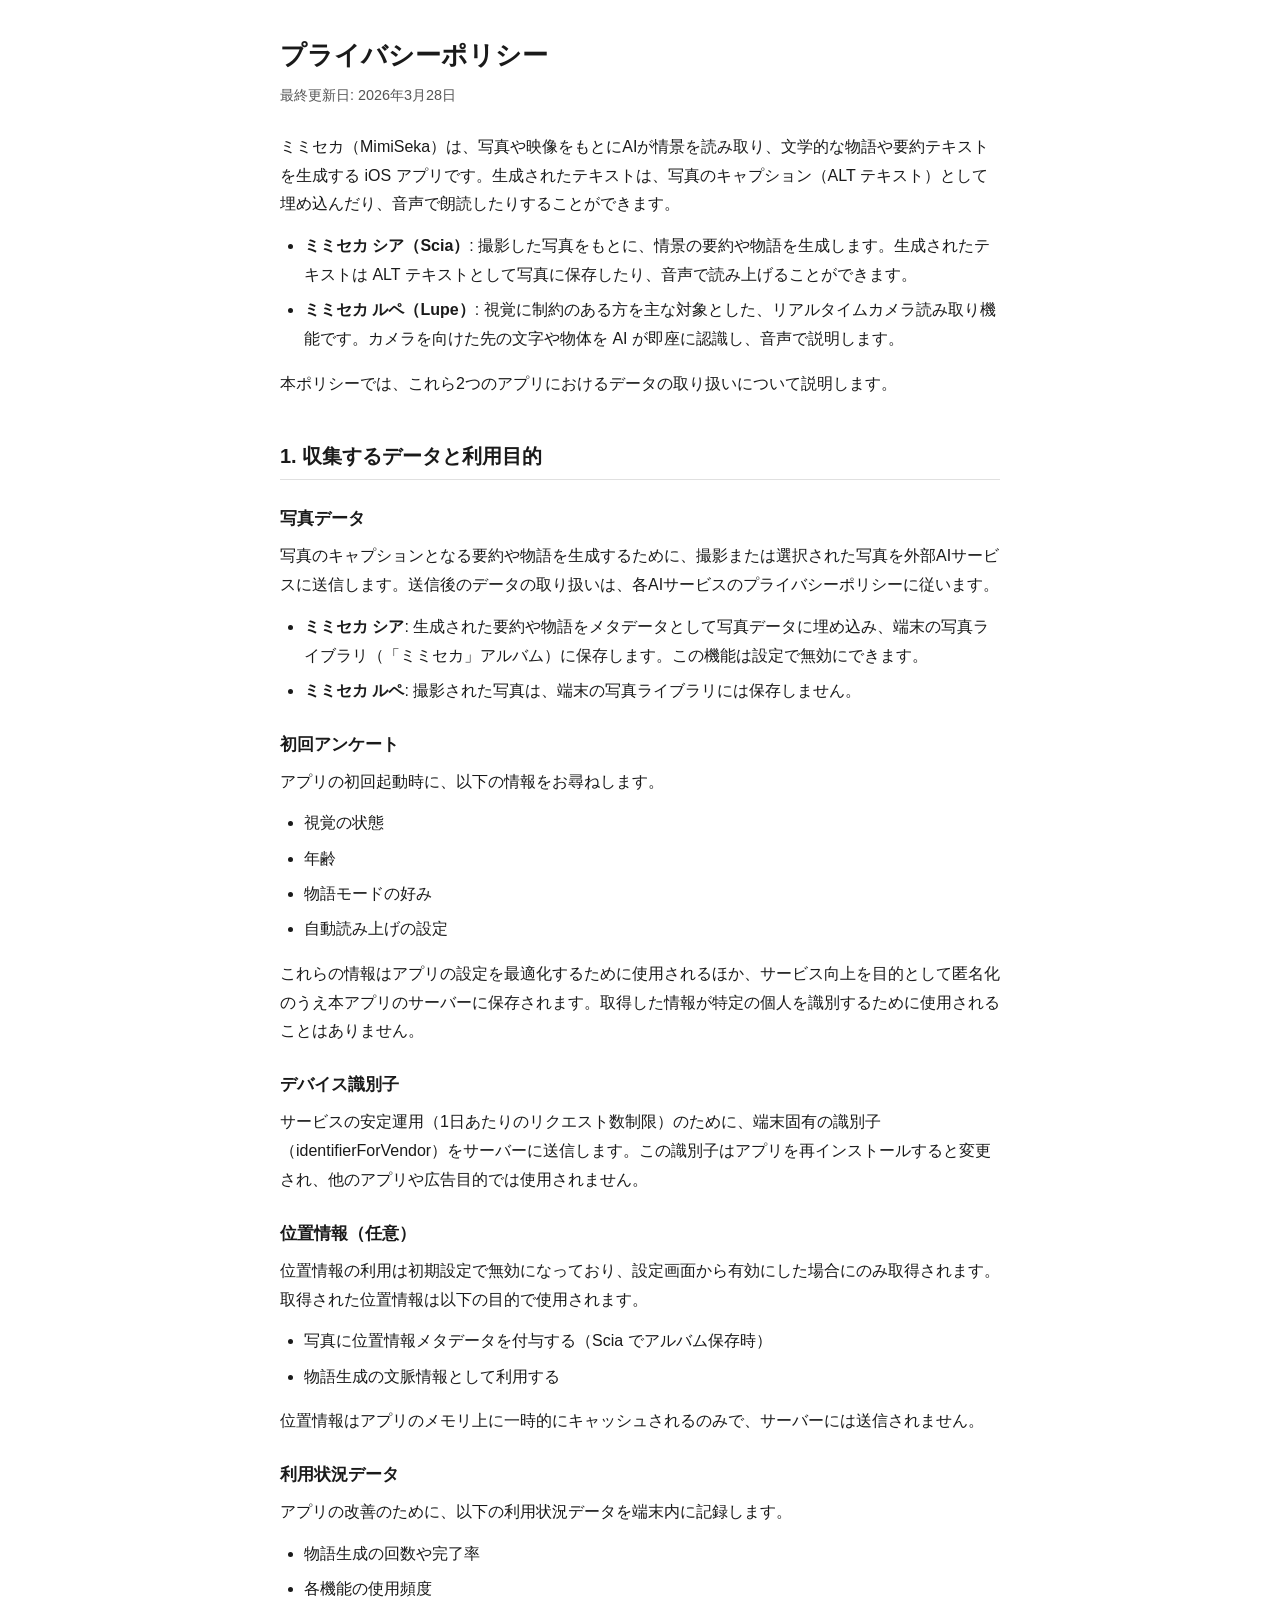
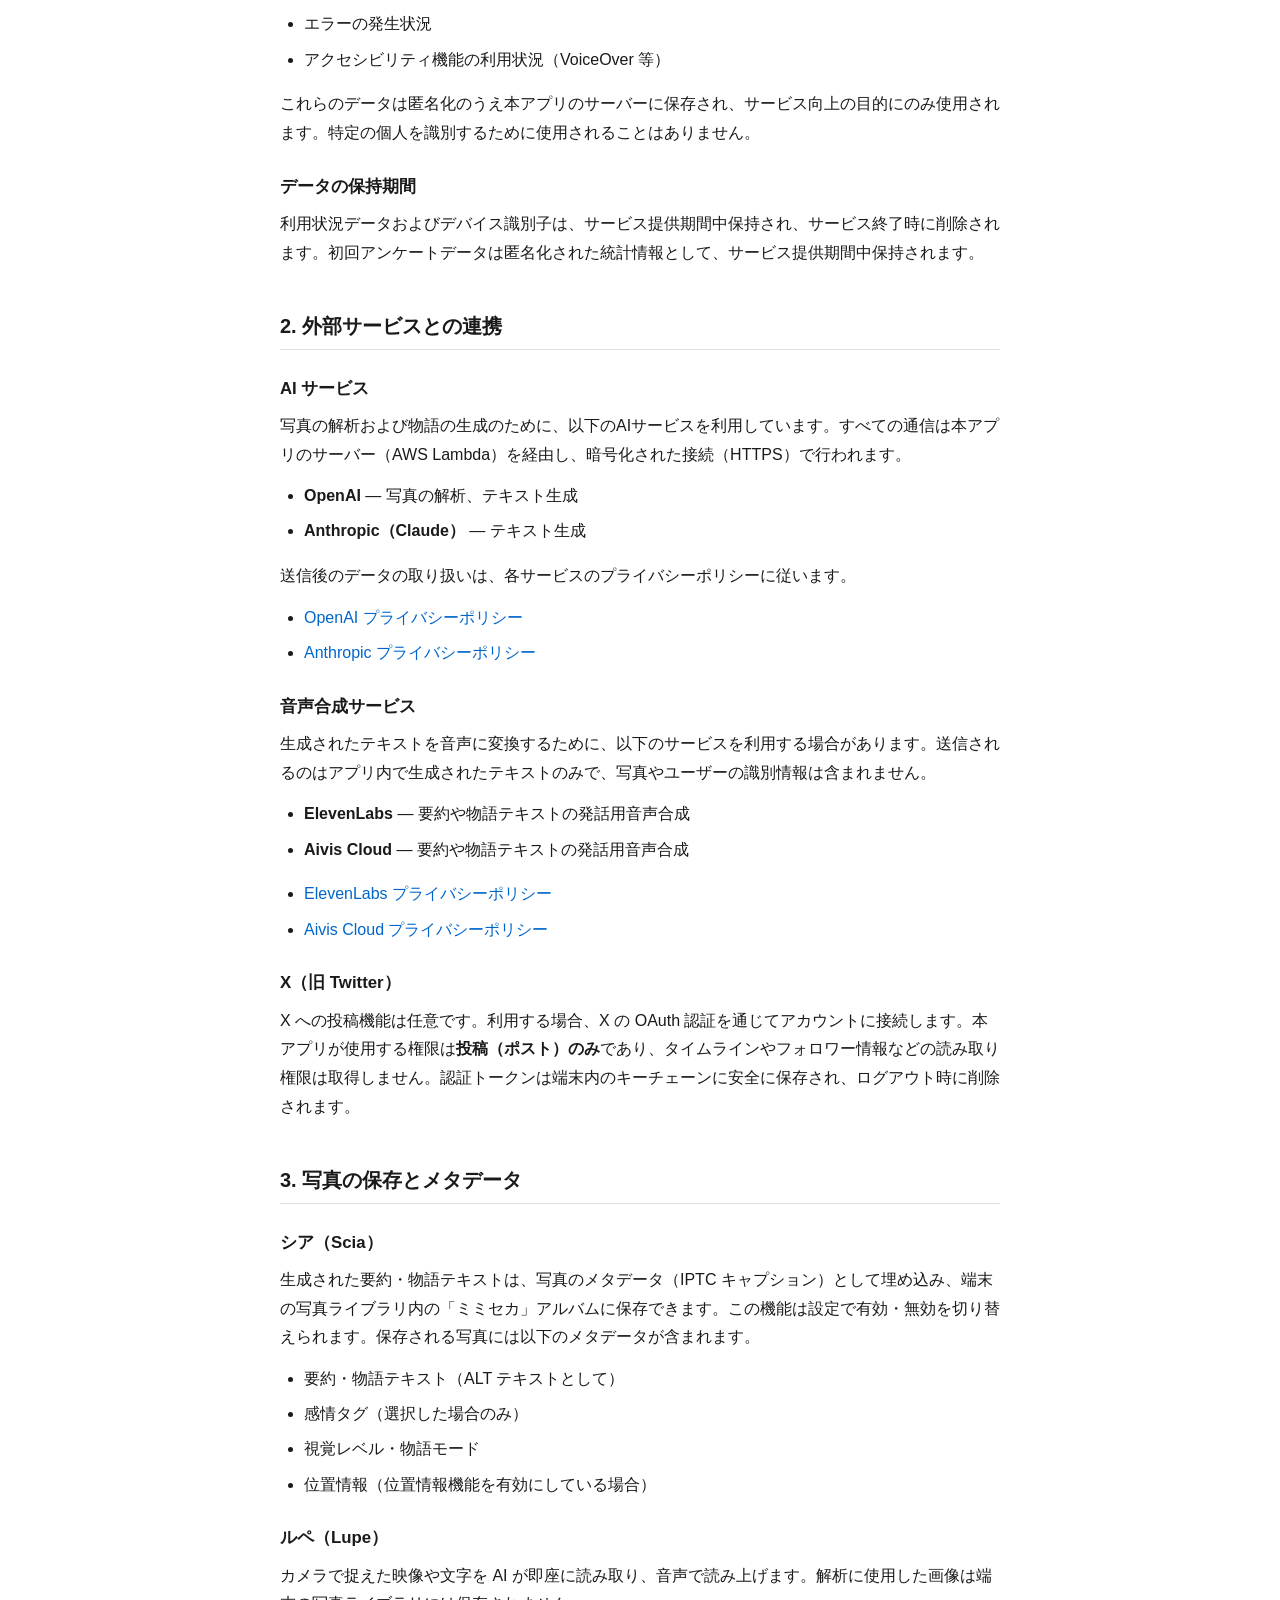
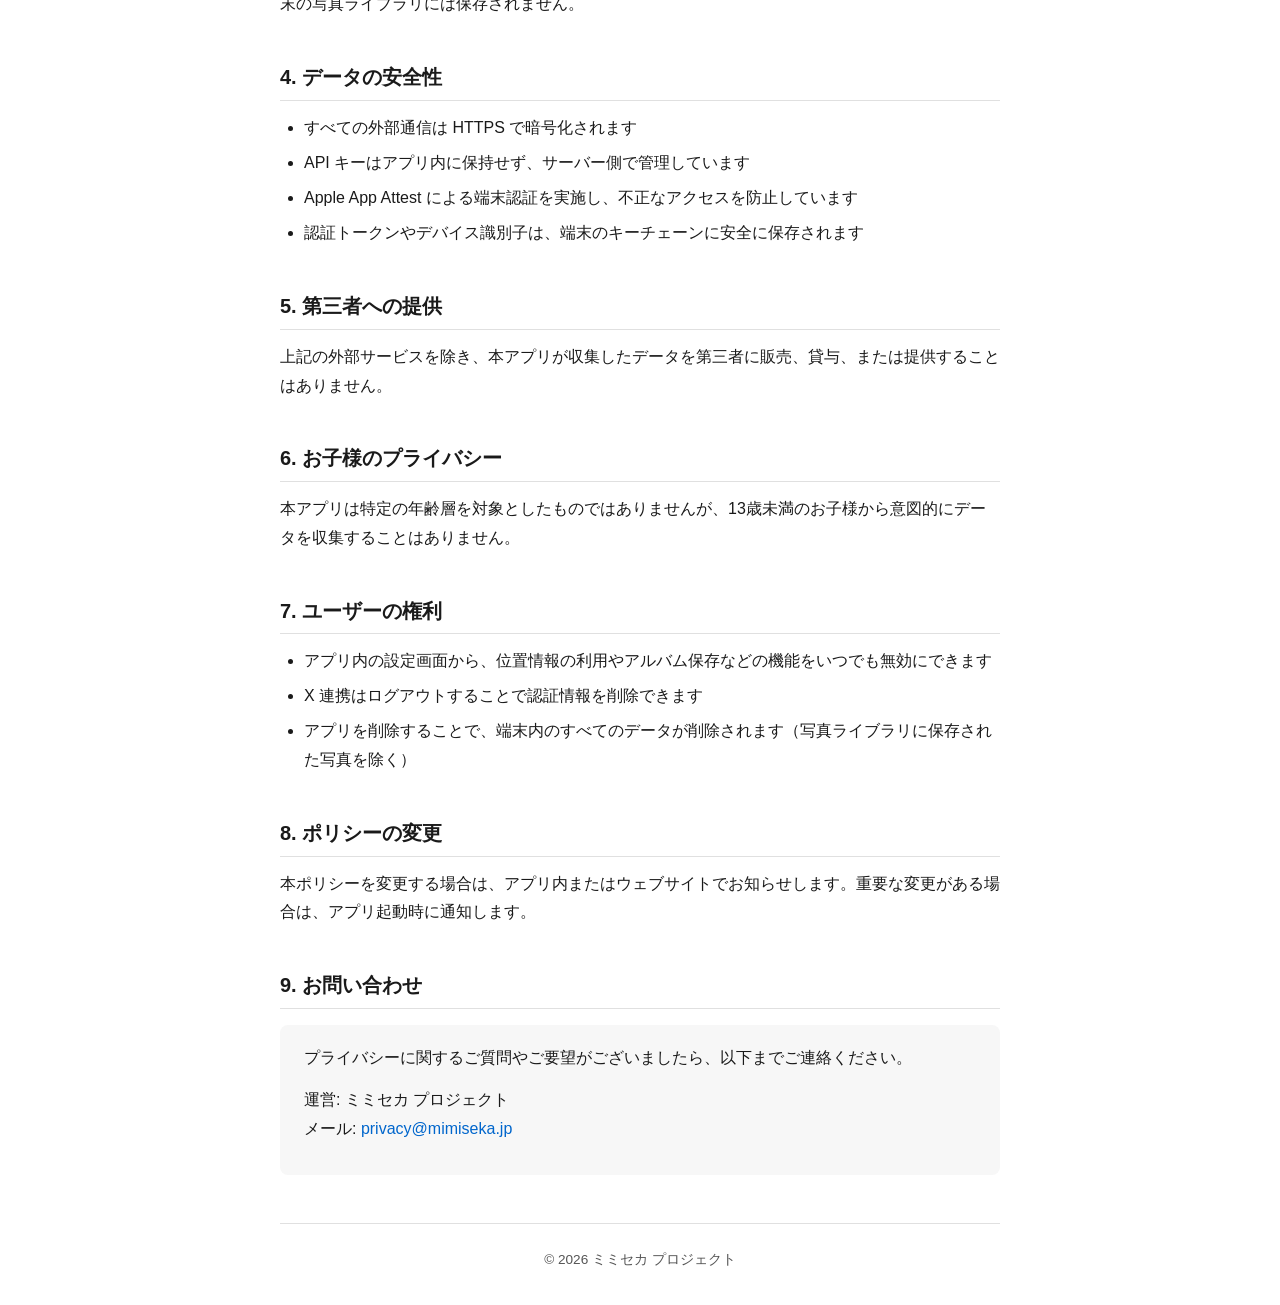
==== index.html @ b7f38451 "Add privacy policy page for MimiSeka (Scia/Lupe) Co-Authored-By: Claude Opus 4.6 (1M context) <norep" ====
<!DOCTYPE html>
<html lang="ja">
<head>
  <meta charset="UTF-8">
  <meta name="viewport" content="width=device-width, initial-scale=1.0">
  <title>プライバシーポリシー | ミミセカ（MimiSeka）</title>
  <style>
    :root {
      --text: #1a1a1a;
      --bg: #ffffff;
      --muted: #555;
      --border: #e0e0e0;
      --link: #0066cc;
      --accent-bg: #f7f7f7;
    }
    @media (prefers-color-scheme: dark) {
      :root {
        --text: #e0e0e0;
        --bg: #1a1a1a;
        --muted: #aaa;
        --border: #333;
        --link: #6bb3ff;
        --accent-bg: #222;
      }
    }
    * { box-sizing: border-box; margin: 0; padding: 0; }
    body {
      font-family: "Hiragino Kaku Gothic ProN", "Noto Sans JP", sans-serif;
      color: var(--text);
      background: var(--bg);
      line-height: 1.8;
      padding: 2rem 1rem;
    }
    main {
      max-width: 720px;
      margin: 0 auto;
    }
    h1 {
      font-size: 1.6rem;
      margin-bottom: 0.3rem;
    }
    .last-updated {
      color: var(--muted);
      font-size: 0.9rem;
      margin-bottom: 1.5rem;
    }
    .intro {
      margin-bottom: 2rem;
    }
    .intro p {
      margin-bottom: 0.8rem;
    }
    h2 {
      font-size: 1.25rem;
      margin-top: 2.5rem;
      margin-bottom: 0.8rem;
      padding-bottom: 0.3rem;
      border-bottom: 1px solid var(--border);
    }
    h3 {
      font-size: 1.05rem;
      margin-top: 1.5rem;
      margin-bottom: 0.5rem;
    }
    p {
      margin-bottom: 0.8rem;
    }
    ul {
      margin: 0.5rem 0 1rem 1.5rem;
    }
    li {
      margin-bottom: 0.4rem;
    }
    a {
      color: var(--link);
      text-decoration: none;
    }
    a:hover {
      text-decoration: underline;
    }
    .contact {
      background: var(--accent-bg);
      border-radius: 8px;
      padding: 1.2rem 1.5rem;
      margin-top: 1rem;
    }
    footer {
      margin-top: 3rem;
      padding-top: 1.5rem;
      border-top: 1px solid var(--border);
      color: var(--muted);
      font-size: 0.85rem;
      text-align: center;
    }
  </style>
</head>
<body>
<main>
  <h1>プライバシーポリシー</h1>
  <p class="last-updated">最終更新日: 2026年3月28日</p>

  <div class="intro">
    <p>ミミセカ（MimiSeka）は、写真や映像をもとにAIが情景を読み取り、文学的な物語や要約テキストを生成する iOS アプリです。生成されたテキストは、写真のキャプション（ALT テキスト）として埋め込んだり、音声で朗読したりすることができます。</p>
    <ul>
      <li><strong>ミミセカ シア（Scia）</strong>: 撮影した写真をもとに、情景の要約や物語を生成します。生成されたテキストは ALT テキストとして写真に保存したり、音声で読み上げることができます。</li>
      <li><strong>ミミセカ ルペ（Lupe）</strong>: 視覚に制約のある方を主な対象とした、リアルタイムカメラ読み取り機能です。カメラを向けた先の文字や物体を AI が即座に認識し、音声で説明します。</li>
    </ul>
    <p>本ポリシーでは、これら2つのアプリにおけるデータの取り扱いについて説明します。</p>
  </div>

  <h2>1. 収集するデータと利用目的</h2>

  <h3>写真データ</h3>
  <p>写真のキャプションとなる要約や物語を生成するために、撮影または選択された写真を外部AIサービスに送信します。送信後のデータの取り扱いは、各AIサービスのプライバシーポリシーに従います。</p>
  <ul>
    <li><strong>ミミセカ シア</strong>: 生成された要約や物語をメタデータとして写真データに埋め込み、端末の写真ライブラリ（「ミミセカ」アルバム）に保存します。この機能は設定で無効にできます。</li>
    <li><strong>ミミセカ ルペ</strong>: 撮影された写真は、端末の写真ライブラリには保存しません。</li>
  </ul>

  <h3>初回アンケート</h3>
  <p>アプリの初回起動時に、以下の情報をお尋ねします。</p>
  <ul>
    <li>視覚の状態</li>
    <li>年齢</li>
    <li>物語モードの好み</li>
    <li>自動読み上げの設定</li>
  </ul>
  <p>これらの情報はアプリの設定を最適化するために使用されるほか、サービス向上を目的として匿名化のうえ本アプリのサーバーに保存されます。取得した情報が特定の個人を識別するために使用されることはありません。</p>

  <h3>デバイス識別子</h3>
  <p>サービスの安定運用（1日あたりのリクエスト数制限）のために、端末固有の識別子（identifierForVendor）をサーバーに送信します。この識別子はアプリを再インストールすると変更され、他のアプリや広告目的では使用されません。</p>

  <h3>位置情報（任意）</h3>
  <p>位置情報の利用は初期設定で無効になっており、設定画面から有効にした場合にのみ取得されます。取得された位置情報は以下の目的で使用されます。</p>
  <ul>
    <li>写真に位置情報メタデータを付与する（Scia でアルバム保存時）</li>
    <li>物語生成の文脈情報として利用する</li>
  </ul>
  <p>位置情報はアプリのメモリ上に一時的にキャッシュされるのみで、サーバーには送信されません。</p>

  <h3>利用状況データ</h3>
  <p>アプリの改善のために、以下の利用状況データを端末内に記録します。</p>
  <ul>
    <li>物語生成の回数や完了率</li>
    <li>各機能の使用頻度</li>
    <li>エラーの発生状況</li>
    <li>アクセシビリティ機能の利用状況（VoiceOver 等）</li>
  </ul>
  <p>これらのデータは匿名化のうえ本アプリのサーバーに保存され、サービス向上の目的にのみ使用されます。特定の個人を識別するために使用されることはありません。</p>

  <h3>データの保持期間</h3>
  <p>利用状況データおよびデバイス識別子は、サービス提供期間中保持され、サービス終了時に削除されます。初回アンケートデータは匿名化された統計情報として、サービス提供期間中保持されます。</p>

  <h2>2. 外部サービスとの連携</h2>

  <h3>AI サービス</h3>
  <p>写真の解析および物語の生成のために、以下のAIサービスを利用しています。すべての通信は本アプリのサーバー（AWS Lambda）を経由し、暗号化された接続（HTTPS）で行われます。</p>
  <ul>
    <li><strong>OpenAI</strong> — 写真の解析、テキスト生成</li>
    <li><strong>Anthropic（Claude）</strong> — テキスト生成</li>
  </ul>
  <p>送信後のデータの取り扱いは、各サービスのプライバシーポリシーに従います。</p>
  <ul>
    <li><a href="https://openai.com/policies/privacy-policy" target="_blank" rel="noopener">OpenAI プライバシーポリシー</a></li>
    <li><a href="https://www.anthropic.com/privacy" target="_blank" rel="noopener">Anthropic プライバシーポリシー</a></li>
  </ul>

  <h3>音声合成サービス</h3>
  <p>生成されたテキストを音声に変換するために、以下のサービスを利用する場合があります。送信されるのはアプリ内で生成されたテキストのみで、写真やユーザーの識別情報は含まれません。</p>
  <ul>
    <li><strong>ElevenLabs</strong> — 要約や物語テキストの発話用音声合成</li>
    <li><strong>Aivis Cloud</strong> — 要約や物語テキストの発話用音声合成</li>
  </ul>
  <ul>
    <li><a href="https://elevenlabs.io/privacy" target="_blank" rel="noopener">ElevenLabs プライバシーポリシー</a></li>
    <li><a href="https://hub.aivis-project.com/privacy-policy/" target="_blank" rel="noopener">Aivis Cloud プライバシーポリシー</a></li>
  </ul>

  <h3>X（旧 Twitter）</h3>
  <p>X への投稿機能は任意です。利用する場合、X の OAuth 認証を通じてアカウントに接続します。本アプリが使用する権限は<strong>投稿（ポスト）のみ</strong>であり、タイムラインやフォロワー情報などの読み取り権限は取得しません。認証トークンは端末内のキーチェーンに安全に保存され、ログアウト時に削除されます。</p>

  <h2>3. 写真の保存とメタデータ</h2>

  <h3>シア（Scia）</h3>
  <p>生成された要約・物語テキストは、写真のメタデータ（IPTC キャプション）として埋め込み、端末の写真ライブラリ内の「ミミセカ」アルバムに保存できます。この機能は設定で有効・無効を切り替えられます。保存される写真には以下のメタデータが含まれます。</p>
  <ul>
    <li>要約・物語テキスト（ALT テキストとして）</li>
    <li>感情タグ（選択した場合のみ）</li>
    <li>視覚レベル・物語モード</li>
    <li>位置情報（位置情報機能を有効にしている場合）</li>
  </ul>

  <h3>ルペ（Lupe）</h3>
  <p>カメラで捉えた映像や文字を AI が即座に読み取り、音声で読み上げます。解析に使用した画像は端末の写真ライブラリには保存されません。</p>

  <h2>4. データの安全性</h2>
  <ul>
    <li>すべての外部通信は HTTPS で暗号化されます</li>
    <li>API キーはアプリ内に保持せず、サーバー側で管理しています</li>
    <li>Apple App Attest による端末認証を実施し、不正なアクセスを防止しています</li>
    <li>認証トークンやデバイス識別子は、端末のキーチェーンに安全に保存されます</li>
  </ul>

  <h2>5. 第三者への提供</h2>
  <p>上記の外部サービスを除き、本アプリが収集したデータを第三者に販売、貸与、または提供することはありません。</p>

  <h2>6. お子様のプライバシー</h2>
  <p>本アプリは特定の年齢層を対象としたものではありませんが、13歳未満のお子様から意図的にデータを収集することはありません。</p>

  <h2>7. ユーザーの権利</h2>
  <ul>
    <li>アプリ内の設定画面から、位置情報の利用やアルバム保存などの機能をいつでも無効にできます</li>
    <li>X 連携はログアウトすることで認証情報を削除できます</li>
    <li>アプリを削除することで、端末内のすべてのデータが削除されます（写真ライブラリに保存された写真を除く）</li>
  </ul>

  <h2>8. ポリシーの変更</h2>
  <p>本ポリシーを変更する場合は、アプリ内またはウェブサイトでお知らせします。重要な変更がある場合は、アプリ起動時に通知します。</p>

  <h2>9. お問い合わせ</h2>
  <div class="contact">
    <p>プライバシーに関するご質問やご要望がございましたら、以下までご連絡ください。</p>
    <p>運営: ミミセカ プロジェクト<br>メール: <a href="mailto:privacy@mimiseka.jp">privacy@mimiseka.jp</a></p>
  </div>

  <footer>
    &copy; 2026 ミミセカ プロジェクト
  </footer>
</main>
</body>
</html>
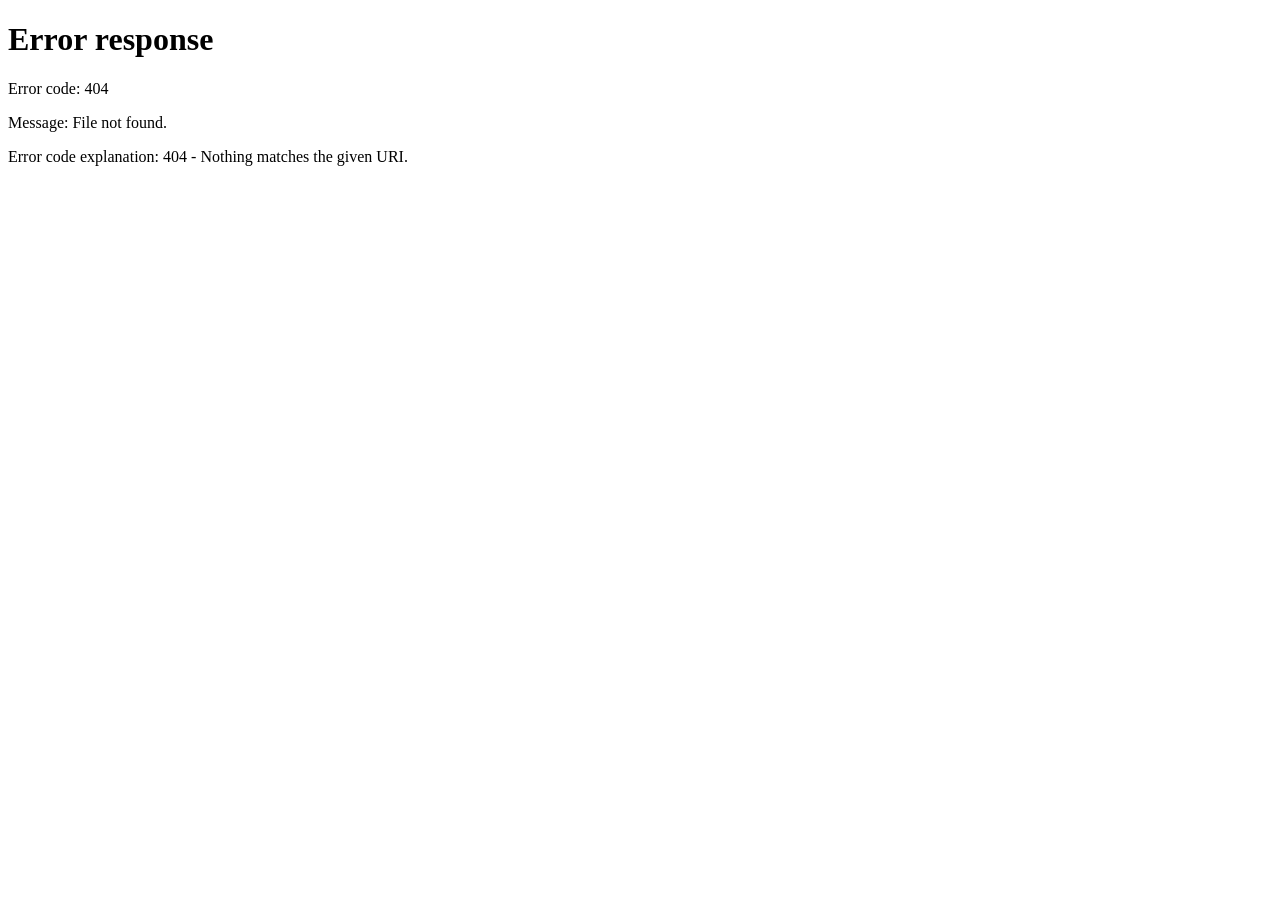
==== commit eb71cce8: "Restructure for multi-language support: rename to ja.html, add language router - Rename index.html →" ====
--- a/index.html
+++ b/index.html
@@ -1,231 +1,22 @@
 <!DOCTYPE html>
-<html lang="ja">
+<html lang="en">
 <head>
   <meta charset="UTF-8">
   <meta name="viewport" content="width=device-width, initial-scale=1.0">
-  <title>プライバシーポリシー | ミミセカ（MimiSeka）</title>
-  <style>
-    :root {
-      --text: #1a1a1a;
-      --bg: #ffffff;
-      --muted: #555;
-      --border: #e0e0e0;
-      --link: #0066cc;
-      --accent-bg: #f7f7f7;
-    }
-    @media (prefers-color-scheme: dark) {
-      :root {
-        --text: #e0e0e0;
-        --bg: #1a1a1a;
-        --muted: #aaa;
-        --border: #333;
-        --link: #6bb3ff;
-        --accent-bg: #222;
-      }
-    }
-    * { box-sizing: border-box; margin: 0; padding: 0; }
-    body {
-      font-family: "Hiragino Kaku Gothic ProN", "Noto Sans JP", sans-serif;
-      color: var(--text);
-      background: var(--bg);
-      line-height: 1.8;
-      padding: 2rem 1rem;
-    }
-    main {
-      max-width: 720px;
-      margin: 0 auto;
-    }
-    h1 {
-      font-size: 1.6rem;
-      margin-bottom: 0.3rem;
-    }
-    .last-updated {
-      color: var(--muted);
-      font-size: 0.9rem;
-      margin-bottom: 1.5rem;
-    }
-    .intro {
-      margin-bottom: 2rem;
-    }
-    .intro p {
-      margin-bottom: 0.8rem;
-    }
-    h2 {
-      font-size: 1.25rem;
-      margin-top: 2.5rem;
-      margin-bottom: 0.8rem;
-      padding-bottom: 0.3rem;
-      border-bottom: 1px solid var(--border);
-    }
-    h3 {
-      font-size: 1.05rem;
-      margin-top: 1.5rem;
-      margin-bottom: 0.5rem;
-    }
-    p {
-      margin-bottom: 0.8rem;
-    }
-    ul {
-      margin: 0.5rem 0 1rem 1.5rem;
-    }
-    li {
-      margin-bottom: 0.4rem;
-    }
-    a {
-      color: var(--link);
-      text-decoration: none;
-    }
-    a:hover {
-      text-decoration: underline;
-    }
-    .contact {
-      background: var(--accent-bg);
-      border-radius: 8px;
-      padding: 1.2rem 1.5rem;
-      margin-top: 1rem;
-    }
-    footer {
-      margin-top: 3rem;
-      padding-top: 1.5rem;
-      border-top: 1px solid var(--border);
-      color: var(--muted);
-      font-size: 0.85rem;
-      text-align: center;
-    }
-  </style>
+  <title>Privacy Policy | MimiSeka</title>
+  <script>
+    (function () {
+      var lang = (navigator.language || navigator.userLanguage || 'en').split('-')[0];
+      var supported = ['ja', 'en'];
+      var target = supported.includes(lang) ? lang : 'en';
+      location.replace(target + '.html');
+    })();
+  </script>
+  <noscript>
+    <meta http-equiv="refresh" content="0;url=en.html">
+  </noscript>
 </head>
 <body>
-<main>
-  <h1>プライバシーポリシー</h1>
-  <p class="last-updated">最終更新日: 2026年3月28日</p>
-
-  <div class="intro">
-    <p>ミミセカ（MimiSeka）は、写真や映像をもとにAIが情景を読み取り、文学的な物語や要約テキストを生成する iOS アプリです。生成されたテキストは、写真のキャプション（ALT テキスト）として埋め込んだり、音声で朗読したりすることができます。</p>
-    <ul>
-      <li><strong>ミミセカ シア（Scia）</strong>: 撮影した写真をもとに、情景の要約や物語を生成します。生成されたテキストは ALT テキストとして写真に保存したり、音声で読み上げることができます。</li>
-      <li><strong>ミミセカ ルペ（Lupe）</strong>: 視覚に制約のある方を主な対象とした、リアルタイムカメラ読み取り機能です。カメラを向けた先の文字や物体を AI が即座に認識し、音声で説明します。</li>
-    </ul>
-    <p>本ポリシーでは、これら2つのアプリにおけるデータの取り扱いについて説明します。</p>
-  </div>
-
-  <h2>1. 収集するデータと利用目的</h2>
-
-  <h3>写真データ</h3>
-  <p>写真のキャプションとなる要約や物語を生成するために、撮影または選択された写真を外部AIサービスに送信します。送信後のデータの取り扱いは、各AIサービスのプライバシーポリシーに従います。</p>
-  <ul>
-    <li><strong>ミミセカ シア</strong>: 生成された要約や物語をメタデータとして写真データに埋め込み、端末の写真ライブラリ（「ミミセカ」アルバム）に保存します。この機能は設定で無効にできます。</li>
-    <li><strong>ミミセカ ルペ</strong>: 撮影された写真は、端末の写真ライブラリには保存しません。</li>
-  </ul>
-
-  <h3>初回アンケート</h3>
-  <p>アプリの初回起動時に、以下の情報をお尋ねします。</p>
-  <ul>
-    <li>視覚の状態</li>
-    <li>年齢</li>
-    <li>物語モードの好み</li>
-    <li>自動読み上げの設定</li>
-  </ul>
-  <p>これらの情報はアプリの設定を最適化するために使用されるほか、サービス向上を目的として匿名化のうえ本アプリのサーバーに保存されます。取得した情報が特定の個人を識別するために使用されることはありません。</p>
-
-  <h3>デバイス識別子</h3>
-  <p>サービスの安定運用（1日あたりのリクエスト数制限）のために、端末固有の識別子（identifierForVendor）をサーバーに送信します。この識別子はアプリを再インストールすると変更され、他のアプリや広告目的では使用されません。</p>
-
-  <h3>位置情報（任意）</h3>
-  <p>位置情報の利用は初期設定で無効になっており、設定画面から有効にした場合にのみ取得されます。取得された位置情報は以下の目的で使用されます。</p>
-  <ul>
-    <li>写真に位置情報メタデータを付与する（Scia でアルバム保存時）</li>
-    <li>物語生成の文脈情報として利用する</li>
-  </ul>
-  <p>位置情報はアプリのメモリ上に一時的にキャッシュされるのみで、サーバーには送信されません。</p>
-
-  <h3>利用状況データ</h3>
-  <p>アプリの改善のために、以下の利用状況データを端末内に記録します。</p>
-  <ul>
-    <li>物語生成の回数や完了率</li>
-    <li>各機能の使用頻度</li>
-    <li>エラーの発生状況</li>
-    <li>アクセシビリティ機能の利用状況（VoiceOver 等）</li>
-  </ul>
-  <p>これらのデータは匿名化のうえ本アプリのサーバーに保存され、サービス向上の目的にのみ使用されます。特定の個人を識別するために使用されることはありません。</p>
-
-  <h3>データの保持期間</h3>
-  <p>利用状況データおよびデバイス識別子は、サービス提供期間中保持され、サービス終了時に削除されます。初回アンケートデータは匿名化された統計情報として、サービス提供期間中保持されます。</p>
-
-  <h2>2. 外部サービスとの連携</h2>
-
-  <h3>AI サービス</h3>
-  <p>写真の解析および物語の生成のために、以下のAIサービスを利用しています。すべての通信は本アプリのサーバー（AWS Lambda）を経由し、暗号化された接続（HTTPS）で行われます。</p>
-  <ul>
-    <li><strong>OpenAI</strong> — 写真の解析、テキスト生成</li>
-    <li><strong>Anthropic（Claude）</strong> — テキスト生成</li>
-  </ul>
-  <p>送信後のデータの取り扱いは、各サービスのプライバシーポリシーに従います。</p>
-  <ul>
-    <li><a href="https://openai.com/policies/privacy-policy" target="_blank" rel="noopener">OpenAI プライバシーポリシー</a></li>
-    <li><a href="https://www.anthropic.com/privacy" target="_blank" rel="noopener">Anthropic プライバシーポリシー</a></li>
-  </ul>
-
-  <h3>音声合成サービス</h3>
-  <p>生成されたテキストを音声に変換するために、以下のサービスを利用する場合があります。送信されるのはアプリ内で生成されたテキストのみで、写真やユーザーの識別情報は含まれません。</p>
-  <ul>
-    <li><strong>ElevenLabs</strong> — 要約や物語テキストの発話用音声合成</li>
-    <li><strong>Aivis Cloud</strong> — 要約や物語テキストの発話用音声合成</li>
-  </ul>
-  <ul>
-    <li><a href="https://elevenlabs.io/privacy" target="_blank" rel="noopener">ElevenLabs プライバシーポリシー</a></li>
-    <li><a href="https://hub.aivis-project.com/privacy-policy/" target="_blank" rel="noopener">Aivis Cloud プライバシーポリシー</a></li>
-  </ul>
-
-  <h3>X（旧 Twitter）</h3>
-  <p>X への投稿機能は任意です。利用する場合、X の OAuth 認証を通じてアカウントに接続します。本アプリが使用する権限は<strong>投稿（ポスト）のみ</strong>であり、タイムラインやフォロワー情報などの読み取り権限は取得しません。認証トークンは端末内のキーチェーンに安全に保存され、ログアウト時に削除されます。</p>
-
-  <h2>3. 写真の保存とメタデータ</h2>
-
-  <h3>シア（Scia）</h3>
-  <p>生成された要約・物語テキストは、写真のメタデータ（IPTC キャプション）として埋め込み、端末の写真ライブラリ内の「ミミセカ」アルバムに保存できます。この機能は設定で有効・無効を切り替えられます。保存される写真には以下のメタデータが含まれます。</p>
-  <ul>
-    <li>要約・物語テキスト（ALT テキストとして）</li>
-    <li>感情タグ（選択した場合のみ）</li>
-    <li>視覚レベル・物語モード</li>
-    <li>位置情報（位置情報機能を有効にしている場合）</li>
-  </ul>
-
-  <h3>ルペ（Lupe）</h3>
-  <p>カメラで捉えた映像や文字を AI が即座に読み取り、音声で読み上げます。解析に使用した画像は端末の写真ライブラリには保存されません。</p>
-
-  <h2>4. データの安全性</h2>
-  <ul>
-    <li>すべての外部通信は HTTPS で暗号化されます</li>
-    <li>API キーはアプリ内に保持せず、サーバー側で管理しています</li>
-    <li>Apple App Attest による端末認証を実施し、不正なアクセスを防止しています</li>
-    <li>認証トークンやデバイス識別子は、端末のキーチェーンに安全に保存されます</li>
-  </ul>
-
-  <h2>5. 第三者への提供</h2>
-  <p>上記の外部サービスを除き、本アプリが収集したデータを第三者に販売、貸与、または提供することはありません。</p>
-
-  <h2>6. お子様のプライバシー</h2>
-  <p>本アプリは特定の年齢層を対象としたものではありませんが、13歳未満のお子様から意図的にデータを収集することはありません。</p>
-
-  <h2>7. ユーザーの権利</h2>
-  <ul>
-    <li>アプリ内の設定画面から、位置情報の利用やアルバム保存などの機能をいつでも無効にできます</li>
-    <li>X 連携はログアウトすることで認証情報を削除できます</li>
-    <li>アプリを削除することで、端末内のすべてのデータが削除されます（写真ライブラリに保存された写真を除く）</li>
-  </ul>
-
-  <h2>8. ポリシーの変更</h2>
-  <p>本ポリシーを変更する場合は、アプリ内またはウェブサイトでお知らせします。重要な変更がある場合は、アプリ起動時に通知します。</p>
-
-  <h2>9. お問い合わせ</h2>
-  <div class="contact">
-    <p>プライバシーに関するご質問やご要望がございましたら、以下までご連絡ください。</p>
-    <p>運営: ミミセカ プロジェクト<br>メール: <a href="mailto:privacy@mimiseka.jp">privacy@mimiseka.jp</a></p>
-  </div>
-
-  <footer>
-    &copy; 2026 ミミセカ プロジェクト
-  </footer>
-</main>
+  <p><a href="ja.html">日本語</a> | <a href="en.html">English</a></p>
 </body>
 </html>
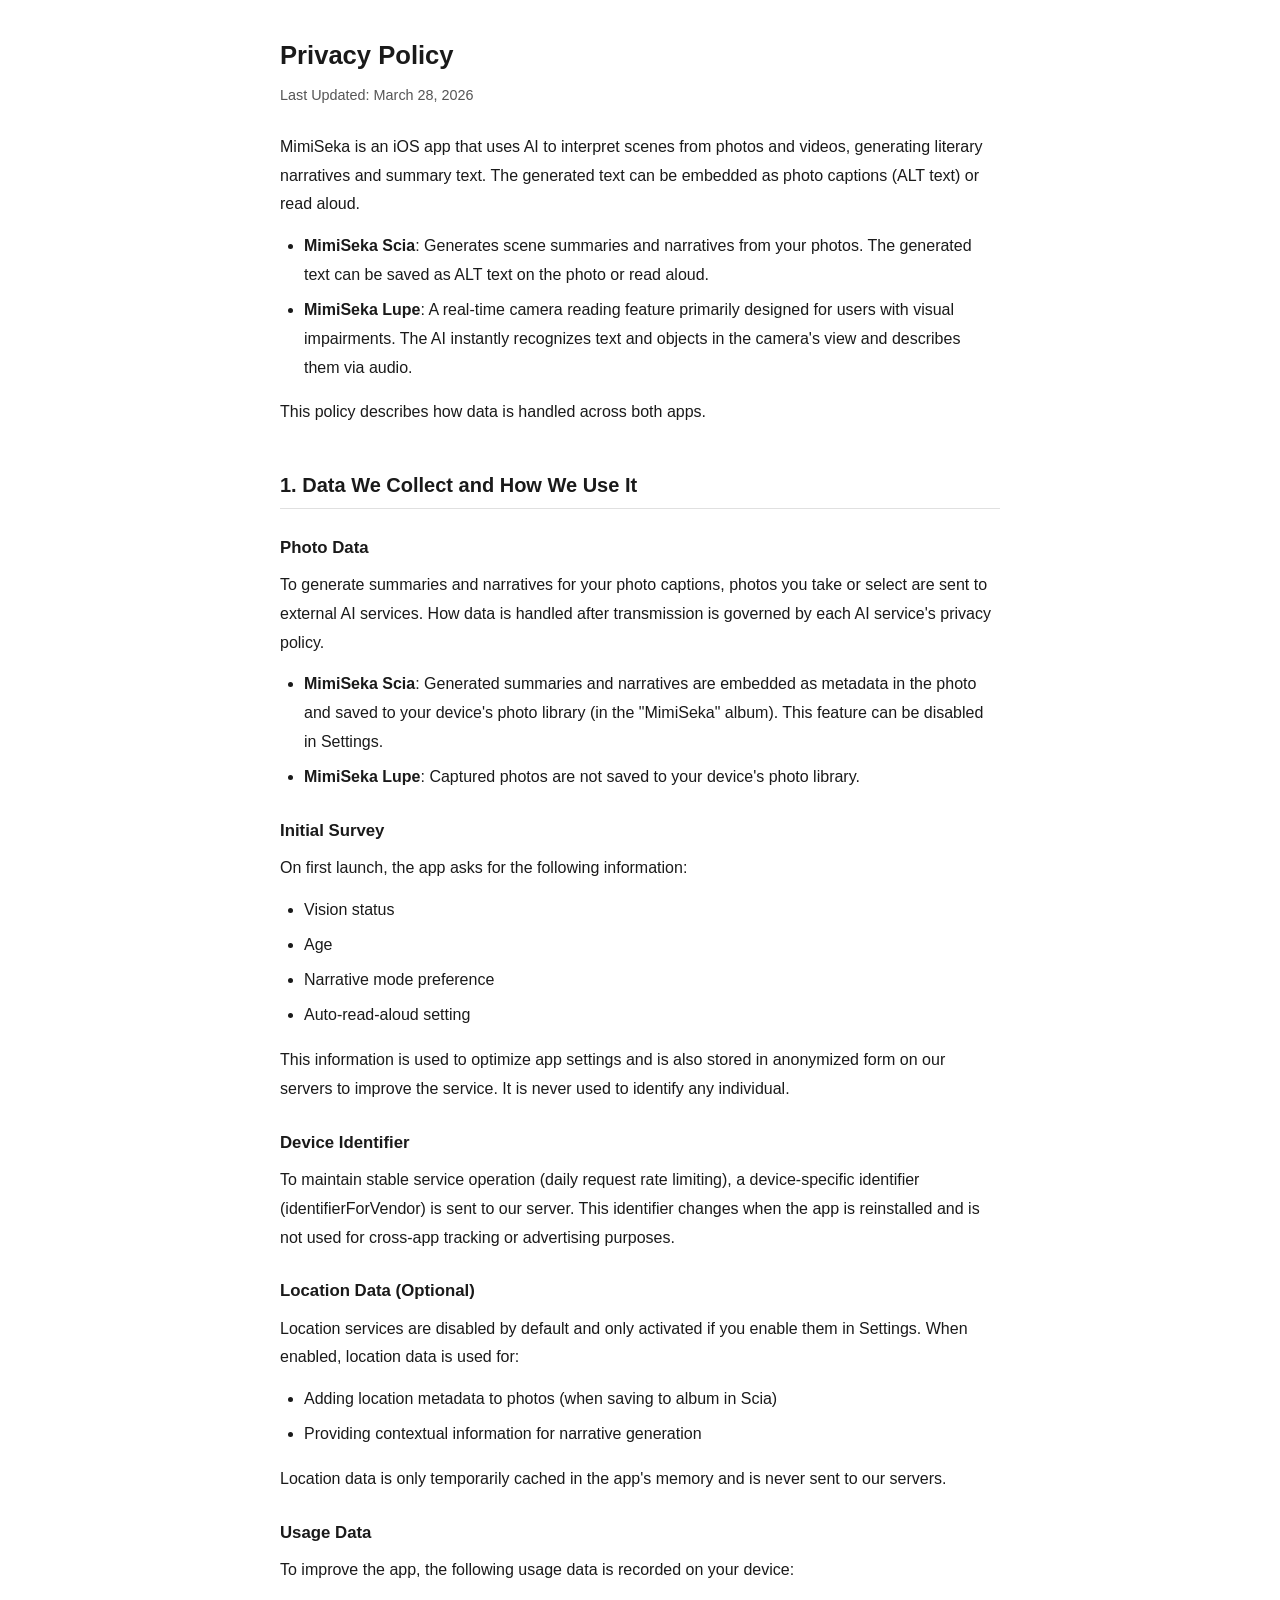
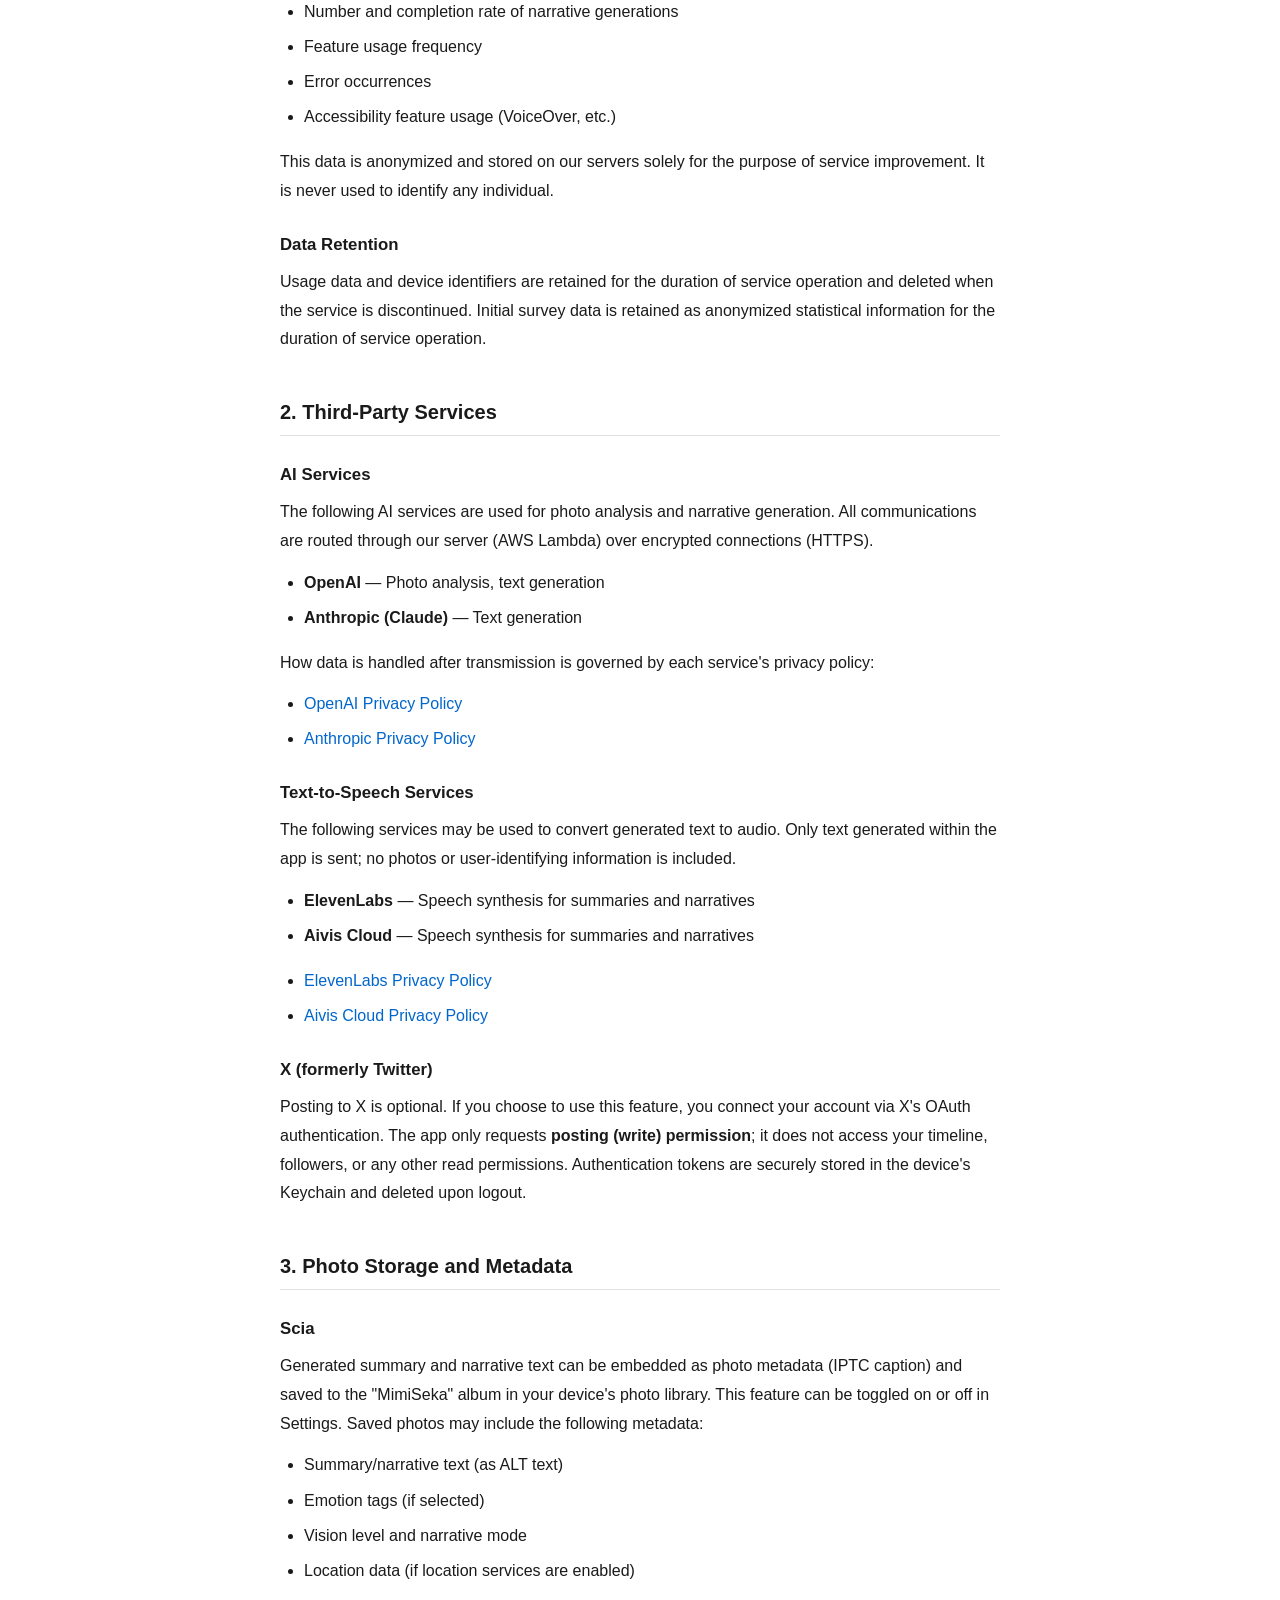
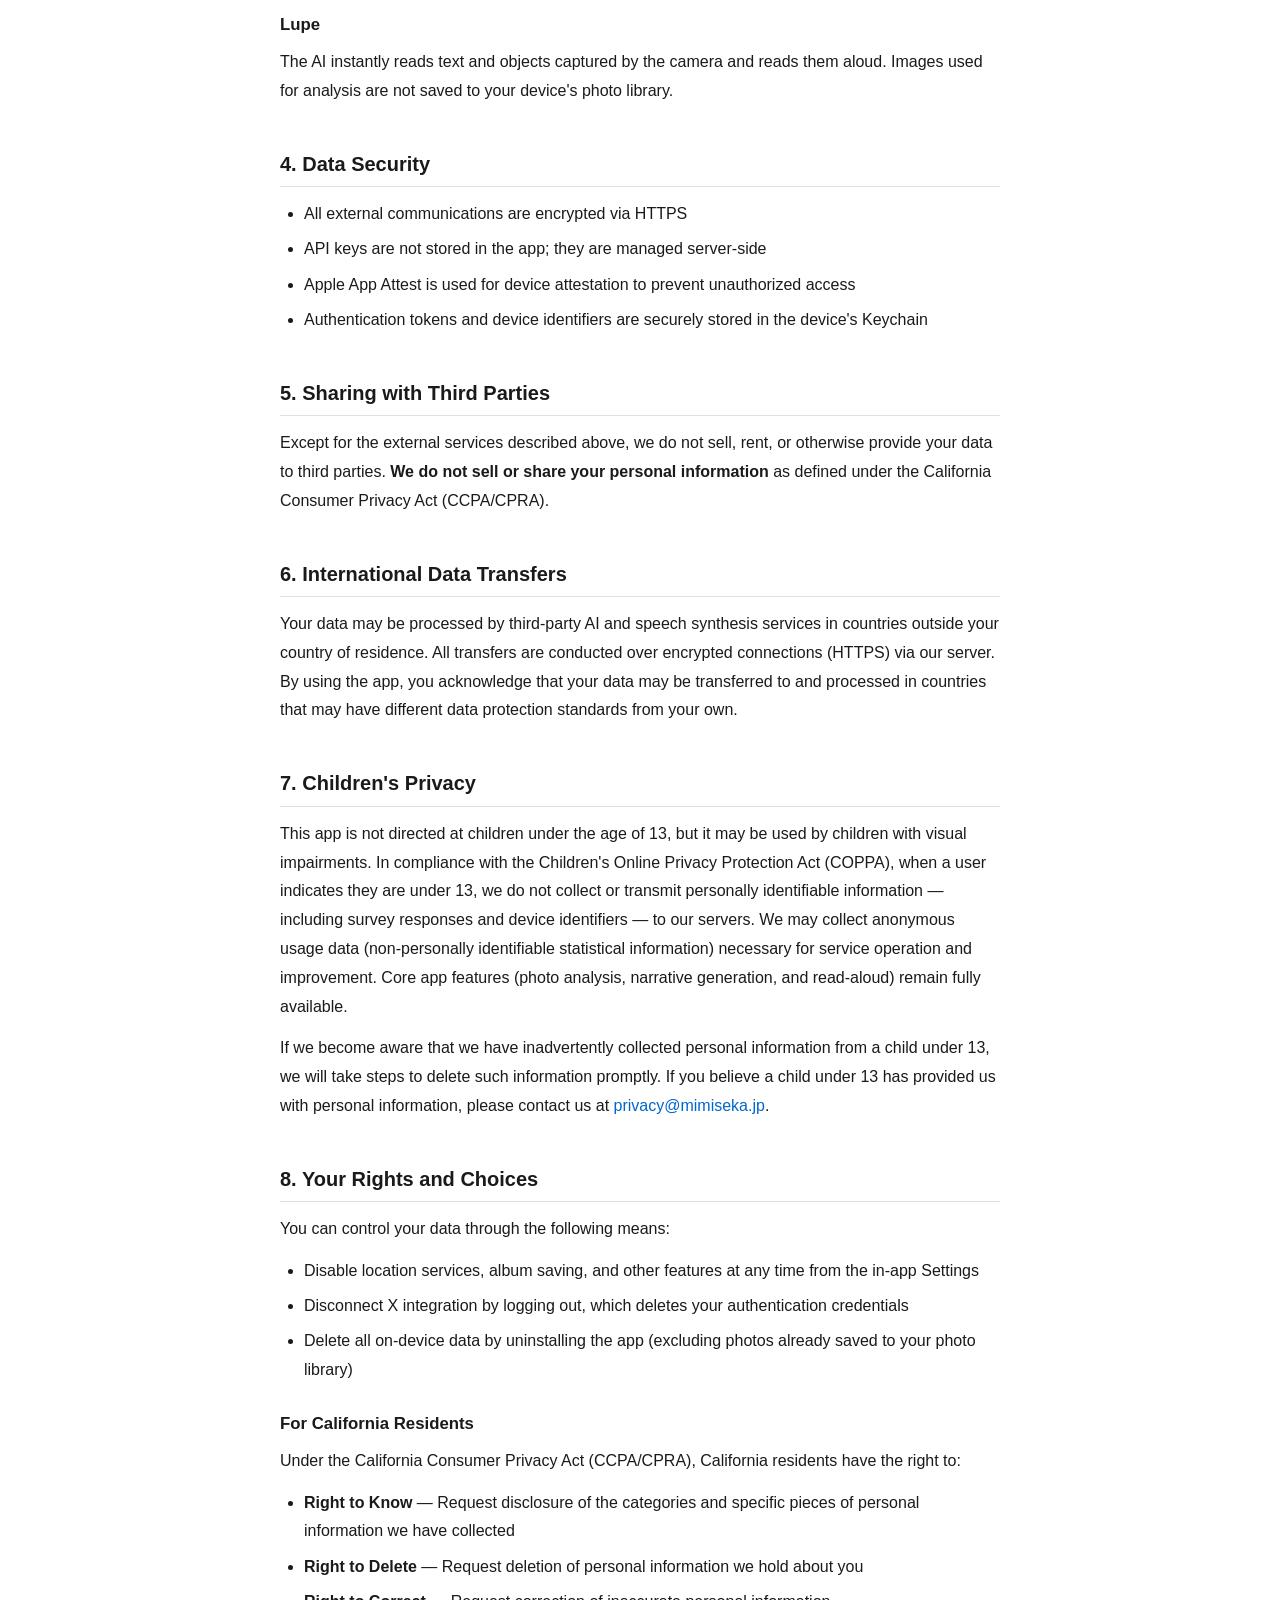
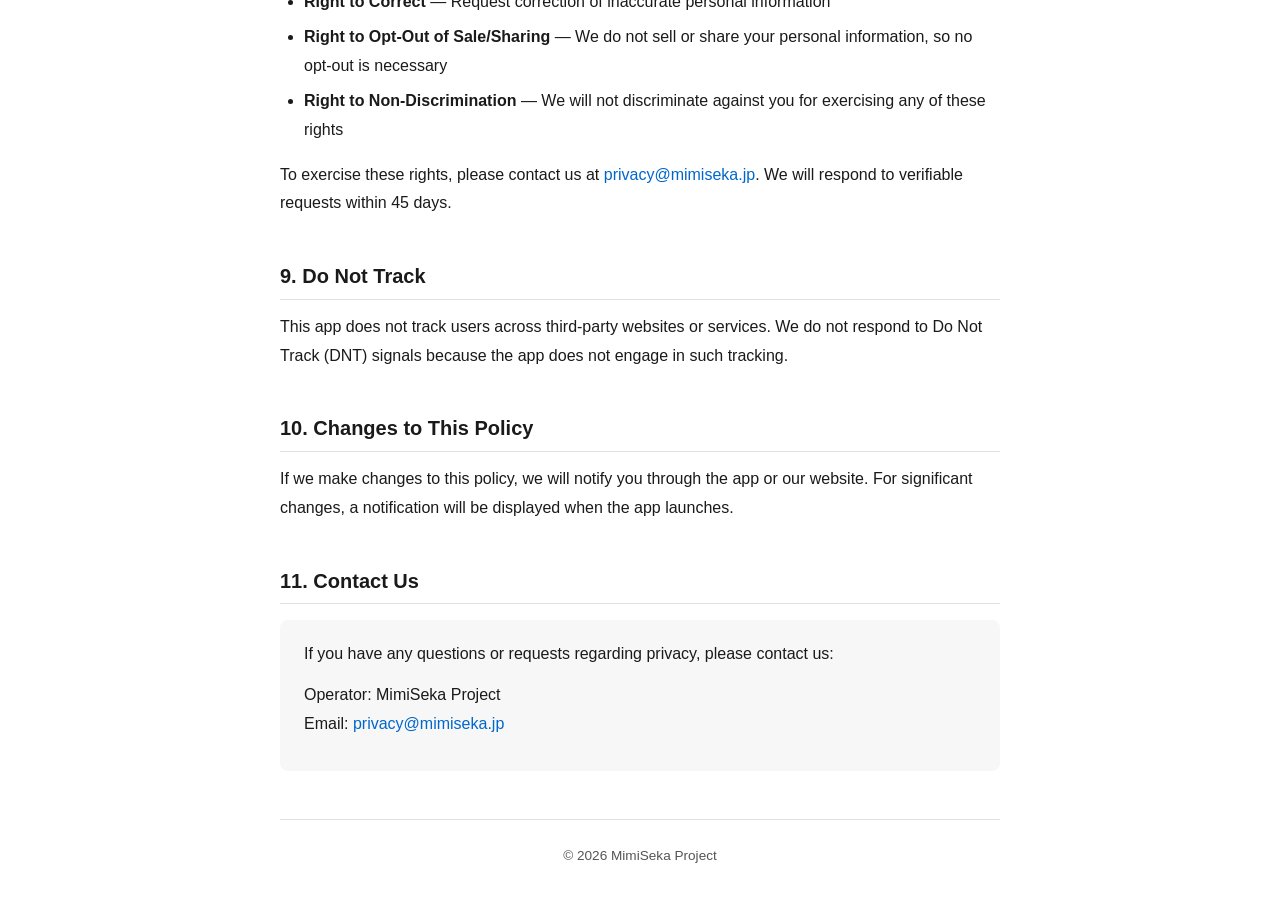
==== commit 2c4cef03: "Add GDPR-compliant privacy policy for EEA/UK users - Add en-eu.html with GDPR-specific sections: dat" ====
--- a/index.html
+++ b/index.html
@@ -6,10 +6,19 @@
   <title>Privacy Policy | MimiSeka</title>
   <script>
     (function () {
-      var lang = (navigator.language || navigator.userLanguage || 'en').split('-')[0];
-      var supported = ['ja', 'en'];
-      var target = supported.includes(lang) ? lang : 'en';
-      location.replace(target + '.html');
+      var locale = (navigator.language || navigator.userLanguage || 'en');
+      var lang = locale.split('-')[0];
+      var euLocales = [
+        'de','fr','it','es','pt','nl','pl','sv','da','fi','el','cs','ro',
+        'hu','bg','hr','sk','sl','lt','lv','et','mt','ga','en-GB','en-IE'
+      ];
+      if (lang === 'ja') {
+        location.replace('ja.html');
+      } else if (euLocales.includes(locale) || euLocales.includes(lang)) {
+        location.replace('en-eu.html');
+      } else {
+        location.replace('en.html');
+      }
     })();
   </script>
   <noscript>
@@ -17,6 +26,6 @@
   </noscript>
 </head>
 <body>
-  <p><a href="ja.html">日本語</a> | <a href="en.html">English</a></p>
+  <p><a href="ja.html">日本語</a> | <a href="en.html">English (US)</a> | <a href="en-eu.html">English (EEA/UK)</a></p>
 </body>
 </html>
